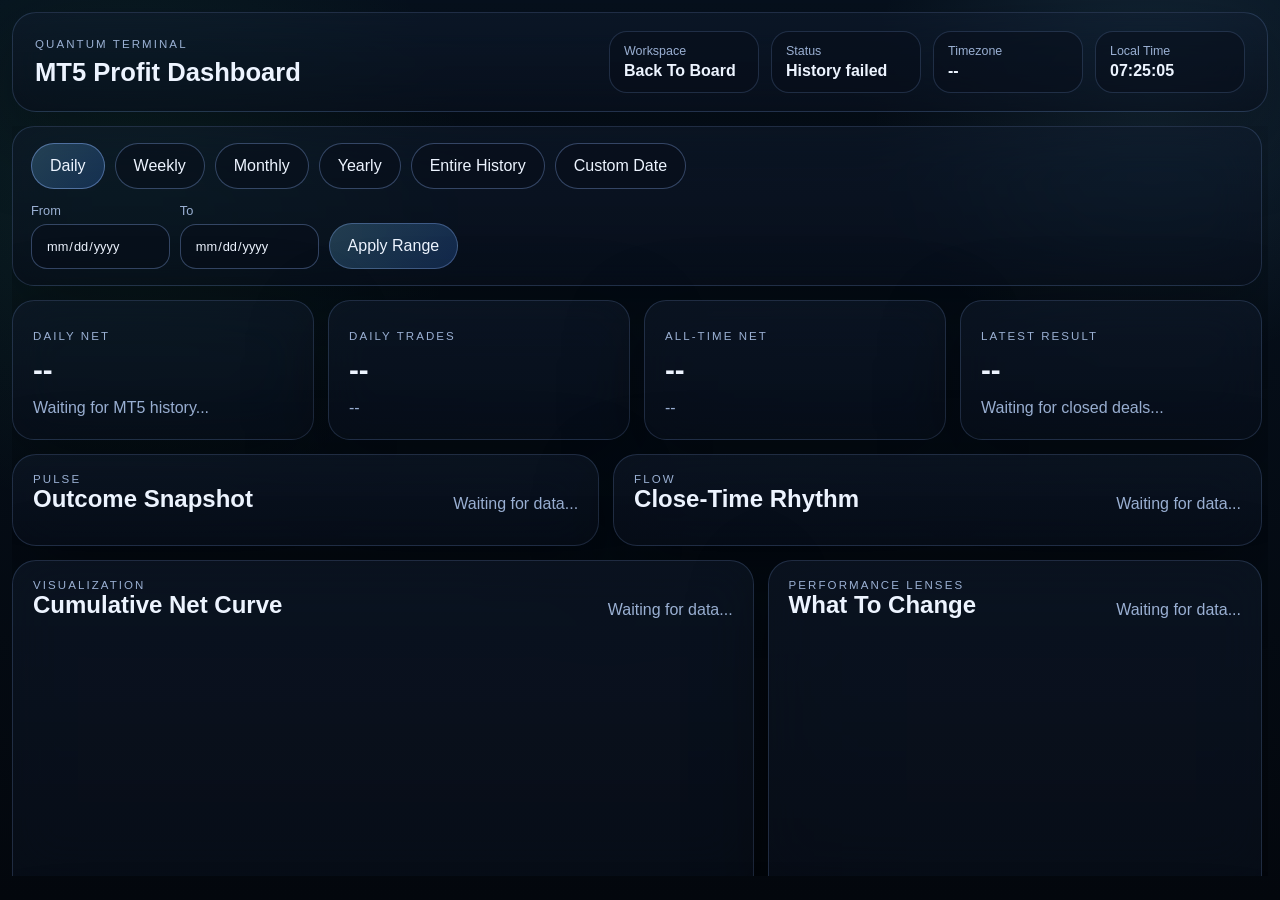
==== dashboard.html @ 05f1545e "Refine MT5 trade engine and reporting dashboard" ====
<!DOCTYPE html>
<html lang="en">
  <head>
    <meta charset="UTF-8" />
    <meta name="viewport" content="width=device-width, initial-scale=1.0" />
    <title>Quantum Profit Dashboard</title>
    <link rel="stylesheet" href="styles.css?v=20260325c" />
  </head>
  <body>
    <div class="dashboard-shell">
      <header class="topbar glass">
        <div class="brand-block">
          <p class="eyebrow">Quantum Terminal</p>
          <h1>MT5 Profit Dashboard</h1>
        </div>
        <div class="topbar-meta">
          <a class="meta-pill meta-link" href="/index.html">
            <span>Workspace</span>
            <strong>Back To Board</strong>
          </a>
          <div class="meta-pill">
            <span>Status</span>
            <strong id="dashboard-status">Loading</strong>
          </div>
          <div class="meta-pill">
            <span>Timezone</span>
            <strong id="dashboard-timezone">--</strong>
          </div>
          <div class="meta-pill clock-pill">
            <span>Local Time</span>
            <strong id="dashboard-clock">--:--:--</strong>
          </div>
        </div>
      </header>

      <section class="dashboard-scroll">
        <section class="history-filters glass">
          <div class="history-filters-row">
            <button class="action-button history-filter is-active" type="button" data-period="daily">Daily</button>
            <button class="action-button history-filter" type="button" data-period="weekly">Weekly</button>
            <button class="action-button history-filter" type="button" data-period="monthly">Monthly</button>
            <button class="action-button history-filter" type="button" data-period="yearly">Yearly</button>
            <button class="action-button history-filter" type="button" data-period="all">Entire History</button>
            <button class="action-button history-filter" type="button" data-period="custom">Custom Date</button>
          </div>
          <div class="history-filters-row history-custom-range">
            <label class="symbol-field narrow">
              <span>From</span>
              <input id="history-date-from" type="date" />
            </label>
            <label class="symbol-field narrow">
              <span>To</span>
              <input id="history-date-to" type="date" />
            </label>
            <button id="history-apply" class="action-button primary" type="button">Apply Range</button>
          </div>
        </section>

        <section class="dashboard-grid">
          <article id="today-net-card" class="summary-card glass">
            <p id="selected-period-label" class="eyebrow">Daily Net</p>
            <h2 id="today-net-value">--</h2>
            <p id="today-date-copy">Waiting for MT5 history...</p>
          </article>
          <article id="today-count-card" class="summary-card glass">
            <p id="selected-count-label" class="eyebrow">Daily Trades</p>
            <h2 id="today-trades-value">--</h2>
            <p id="today-breakdown-copy">--</p>
          </article>
          <article id="all-net-card" class="summary-card glass">
            <p class="eyebrow">All-Time Net</p>
            <h2 id="all-net-value">--</h2>
            <p id="all-breakdown-copy">--</p>
          </article>
          <article class="summary-card glass">
            <p class="eyebrow">Latest Result</p>
            <h3 id="latest-result-value">--</h3>
            <p id="latest-result-copy">Waiting for closed deals...</p>
          </article>
        </section>

        <section class="insights-grid">
          <article class="analytics-card glass">
            <div class="history-panel-header">
              <div>
                <p class="eyebrow">Pulse</p>
                <h2>Outcome Snapshot</h2>
              </div>
              <p id="snapshot-copy">Waiting for data...</p>
            </div>
            <div id="snapshot-grid" class="snapshot-grid"></div>
          </article>
          <article class="analytics-card glass">
            <div class="history-panel-header">
              <div>
                <p class="eyebrow">Flow</p>
                <h2>Close-Time Rhythm</h2>
              </div>
              <p id="hourly-copy">Waiting for data...</p>
            </div>
            <div id="hourly-chart" class="bars-chart"></div>
          </article>
        </section>

        <section class="analytics-grid">
          <article class="analytics-card glass">
            <div class="history-panel-header">
              <div>
                <p class="eyebrow">Visualization</p>
                <h2>Cumulative Net Curve</h2>
              </div>
              <p id="equity-curve-copy">Waiting for data...</p>
            </div>
            <div id="equity-curve-chart" class="curve-chart"></div>
          </article>
          <article class="analytics-card glass">
            <div class="history-panel-header">
              <div>
                <p class="eyebrow">Performance Lenses</p>
                <h2>What To Change</h2>
              </div>
              <p id="type-stats-copy">Waiting for data...</p>
            </div>
            <div id="type-stats-chart" class="type-stats-chart"></div>
          </article>
        </section>

        <section class="history-panel glass">
          <div class="history-panel-header">
            <div>
              <p class="eyebrow">History</p>
              <h2>Closed MT5 Deals</h2>
            </div>
            <p id="history-count-copy">Loading history...</p>
          </div>
          <div class="history-table-wrap">
            <table class="history-table">
              <thead>
                <tr>
                  <th>Time</th>
                  <th>Symbol</th>
                  <th>Ticket</th>
                  <th>Type</th>
                  <th>Volume</th>
                  <th>Price</th>
                  <th>S / L</th>
                  <th>T / P</th>
                  <th>Time</th>
                  <th>Price</th>
                  <th>Profit</th>
                  <th>Change</th>
                </tr>
              </thead>
              <tbody id="history-table-body">
                <tr>
                  <td colspan="12">Loading MT5 history...</td>
                </tr>
              </tbody>
            </table>
          </div>
        </section>
      </section>
    </div>

    <script src="dashboard.js?v=20260325c"></script>
  </body>
</html>
---- styles.css ----
:root {
  color-scheme: dark;
  --bg-top: #06111e;
  --bg-bottom: #03070d;
  --glass: rgba(16, 24, 39, 0.54);
  --glass-strong: rgba(13, 21, 35, 0.72);
  --line: rgba(145, 182, 255, 0.18);
  --line-strong: rgba(145, 182, 255, 0.32);
  --text: #edf4ff;
  --muted: #9ab0d3;
  --bull: #67a6ff;
  --bear: #a0a8b7;
  --neutral: #fbbf24;
  --accent: #7dd3fc;
  --shadow: 0 24px 80px rgba(0, 0, 0, 0.35);
}

* {
  box-sizing: border-box;
}

body {
  margin: 0;
  min-height: 100vh;
  font-family: "Segoe UI", Tahoma, Geneva, Verdana, sans-serif;
  color: var(--text);
  background:
    radial-gradient(circle at 10% 20%, rgba(74, 222, 128, 0.08), transparent 25%),
    radial-gradient(circle at 90% 10%, rgba(125, 211, 252, 0.12), transparent 20%),
    linear-gradient(180deg, var(--bg-top) 0%, var(--bg-bottom) 100%);
  overflow: hidden;
}

.shell {
  width: calc(100vw - 24px);
  max-width: none;
  margin: 0 auto;
  height: 100vh;
  padding: 12px 0 24px;
  display: grid;
  grid-template-rows: auto minmax(0, 1fr);
  gap: 14px;
}

.glass {
  background: linear-gradient(180deg, rgba(18, 28, 44, 0.52), rgba(9, 15, 26, 0.72));
  border: 1px solid var(--line);
  box-shadow: var(--shadow);
  backdrop-filter: blur(24px) saturate(130%);
  -webkit-backdrop-filter: blur(24px) saturate(130%);
}

.topbar,
.hero,
.chart-card {
  border-radius: 24px;
}

.topbar {
  display: flex;
  align-items: center;
  justify-content: space-between;
  gap: 16px;
  padding: 18px 22px;
}

.brand-block h1,
.hero h2,
.chart-card h3 {
  margin: 0;
}

.brand-block h1 {
  font-size: clamp(1.4rem, 2vw, 2rem);
}

.eyebrow {
  margin: 0 0 8px;
  font-size: 0.72rem;
  text-transform: uppercase;
  letter-spacing: 0.18em;
  color: var(--muted);
}

.topbar-meta {
  display: flex;
  flex-wrap: wrap;
  gap: 12px;
  justify-content: flex-end;
}

.meta-pill {
  min-width: 150px;
  padding: 12px 14px;
  border-radius: 18px;
  border: 1px solid var(--line);
  background: rgba(9, 15, 26, 0.52);
}

.meta-link {
  text-decoration: none;
  color: inherit;
}

.meta-pill span {
  display: block;
  color: var(--muted);
  font-size: 0.78rem;
  margin-bottom: 4px;
}

.dashboard-shell {
  width: calc(100vw - 24px);
  margin: 0 auto;
  height: 100vh;
  padding: 12px 0 24px;
  display: grid;
  grid-template-rows: auto minmax(0, 1fr);
  gap: 14px;
}

.dashboard-scroll {
  min-height: 0;
  overflow-y: auto;
  overflow-x: hidden;
  display: grid;
  gap: 14px;
  align-content: start;
  padding-right: 6px;
  padding-bottom: 28px;
}

.dashboard-scroll::-webkit-scrollbar {
  width: 10px;
}

.dashboard-scroll::-webkit-scrollbar-thumb {
  border-radius: 999px;
  background: rgba(145, 182, 255, 0.22);
}

.dashboard-scroll::-webkit-scrollbar-track {
  background: rgba(9, 15, 26, 0.22);
}

.dashboard-grid {
  display: grid;
  grid-template-columns: repeat(4, minmax(0, 1fr));
  gap: 14px;
}

.analytics-grid {
  display: grid;
  grid-template-columns: 1.2fr 0.8fr;
  gap: 14px;
}

.insights-grid {
  display: grid;
  grid-template-columns: 0.95fr 1.05fr;
  gap: 14px;
}

.analytics-card {
  padding: 18px 20px;
  border-radius: 24px;
}

.history-filters {
  padding: 16px 18px;
  border-radius: 22px;
  display: grid;
  gap: 12px;
}

.history-filters-row {
  display: flex;
  gap: 10px;
  flex-wrap: wrap;
  align-items: end;
}

.history-filter.is-active {
  background: linear-gradient(135deg, rgba(125, 211, 252, 0.22), rgba(59, 130, 246, 0.22));
  border-color: rgba(145, 182, 255, 0.45);
}

.history-custom-range {
  padding-top: 2px;
}

.summary-card {
  padding: 18px 20px;
  border-radius: 22px;
}

.summary-card h2,
.summary-card h3,
.summary-card p {
  margin: 0;
}

.summary-card h2,
.summary-card h3 {
  margin-top: 8px;
  font-size: 1.85rem;
}

.summary-card p {
  margin-top: 8px;
  color: var(--muted);
  line-height: 1.6;
}

.summary-card.is-positive h2,
.summary-card.is-positive h3 {
  color: #8ff0b7;
}

.summary-card.is-negative h2,
.summary-card.is-negative h3 {
  color: #ff9aa5;
}

.history-panel {
  padding: 18px 20px;
  border-radius: 24px;
}

.history-panel-header {
  display: flex;
  align-items: end;
  justify-content: space-between;
  gap: 16px;
  flex-wrap: wrap;
  margin-bottom: 14px;
}

.history-panel-header h2,
.history-panel-header p {
  margin: 0;
}

.history-panel-header p {
  color: var(--muted);
}

.history-table-wrap {
  overflow: auto;
  max-height: 520px;
  border: 1px solid var(--line);
  border-radius: 18px;
  background: rgba(9, 15, 26, 0.45);
}

.curve-chart {
  min-height: 260px;
  padding-top: 6px;
}

.curve-chart svg {
  display: block;
  width: 100%;
  height: 260px;
}

.curve-axis {
  stroke: rgba(145, 182, 255, 0.18);
  stroke-width: 1;
}

.curve-line {
  fill: none;
  stroke: #7dd3fc;
  stroke-width: 3;
  stroke-linecap: round;
  stroke-linejoin: round;
}

.curve-area {
  fill: rgba(125, 211, 252, 0.14);
}

.curve-point {
  fill: #edf4ff;
  stroke: #7dd3fc;
  stroke-width: 2;
}

.curve-empty {
  min-height: 260px;
  display: grid;
  place-items: center;
  color: var(--muted);
  border: 1px dashed var(--line);
  border-radius: 18px;
}

.snapshot-grid {
  display: grid;
  grid-template-columns: repeat(2, minmax(0, 1fr));
  gap: 12px;
}

.snapshot-tile {
  padding: 14px;
  border-radius: 20px;
  border: 1px solid var(--line);
  background: rgba(9, 15, 26, 0.38);
}

.snapshot-tile span,
.snapshot-tile strong,
.snapshot-tile p {
  margin: 0;
}

.snapshot-tile span {
  display: block;
  color: var(--muted);
  font-size: 0.76rem;
  text-transform: uppercase;
  letter-spacing: 0.12em;
}

.snapshot-tile strong {
  display: block;
  margin-top: 8px;
  font-size: 1.7rem;
}

.snapshot-tile p {
  margin-top: 6px;
  color: var(--muted);
  font-size: 0.82rem;
}

.snapshot-tile.is-positive strong {
  color: #8ff0b7;
}

.snapshot-tile.is-negative strong {
  color: #ff9aa5;
}

.bars-chart {
  display: grid;
  gap: 10px;
}

.bars-empty {
  min-height: 220px;
  display: grid;
  place-items: center;
  color: var(--muted);
  border: 1px dashed var(--line);
  border-radius: 18px;
}

.bar-row {
  display: grid;
  grid-template-columns: 56px minmax(0, 1fr) 72px;
  gap: 12px;
  align-items: center;
}

.bar-row span {
  color: var(--muted);
  font-size: 0.82rem;
}

.bar-track {
  height: 12px;
  border-radius: 999px;
  overflow: hidden;
  background: rgba(145, 182, 255, 0.14);
}

.bar-fill {
  height: 100%;
  border-radius: inherit;
  background: linear-gradient(90deg, rgba(125, 211, 252, 0.85), rgba(103, 166, 255, 0.9));
}

.type-stats-chart {
  display: grid;
  gap: 12px;
}

.lens-group {
  padding: 12px;
  border: 1px solid var(--line);
  border-radius: 20px;
  background: rgba(9, 15, 26, 0.3);
}

.lens-group-header {
  display: flex;
  align-items: end;
  justify-content: space-between;
  gap: 12px;
  margin-bottom: 10px;
}

.lens-group-header h3,
.lens-group-header p {
  margin: 0;
}

.lens-group-header p {
  color: var(--muted);
  font-size: 0.8rem;
}

.type-stat-row {
  display: grid;
  gap: 8px;
  padding: 12px 14px;
  border: 1px solid var(--line);
  border-radius: 18px;
  background: rgba(9, 15, 26, 0.38);
}

.type-stat-head,
.type-stat-meta {
  display: flex;
  align-items: center;
  justify-content: space-between;
  gap: 12px;
}

.type-stat-head strong,
.type-stat-head span,
.type-stat-meta span {
  margin: 0;
}

.type-stat-head span,
.type-stat-meta span {
  color: var(--muted);
  font-size: 0.82rem;
}

.type-stat-bar {
  width: 100%;
  height: 10px;
  border-radius: 999px;
  overflow: hidden;
  background: rgba(145, 182, 255, 0.14);
}

.type-stat-bar-fill {
  height: 100%;
  border-radius: inherit;
  background: linear-gradient(90deg, rgba(74, 222, 128, 0.75), rgba(125, 211, 252, 0.85));
}

.history-table {
  width: 100%;
  border-collapse: collapse;
  min-width: 980px;
}

.history-table th,
.history-table td {
  padding: 12px 14px;
  text-align: left;
  border-bottom: 1px solid rgba(145, 182, 255, 0.12);
  font-size: 0.92rem;
}

.history-table th {
  position: sticky;
  top: 0;
  z-index: 1;
  background: rgba(8, 14, 24, 0.96);
  color: var(--muted);
  text-transform: uppercase;
  letter-spacing: 0.1em;
  font-size: 0.72rem;
}

.history-table tr:last-child td {
  border-bottom: 0;
}

.value-positive {
  color: #8ff0b7;
}

.value-negative {
  color: #ff9aa5;
}

.today-row {
  background: rgba(125, 211, 252, 0.06);
}

.hero {
  display: flex;
  align-items: center;
  justify-content: space-between;
  gap: 24px;
  padding: 24px 26px;
}

.hero h2 {
  max-width: 18ch;
  font-size: clamp(1.8rem, 3vw, 3.1rem);
  line-height: 1;
}

.hero-copy {
  max-width: 64ch;
  margin: 14px 0 0;
  color: var(--muted);
  line-height: 1.7;
}

.hero-actions {
  display: flex;
  flex-wrap: wrap;
  gap: 12px;
  align-items: end;
}

.hero-controls {
  display: none;
}

.content-scroll {
  display: grid;
  gap: 14px;
  min-height: 0;
  overflow-y: auto;
  overflow-x: hidden;
  padding-right: 6px;
  align-content: start;
}

.content-scroll::-webkit-scrollbar {
  width: 10px;
}

.content-scroll::-webkit-scrollbar-thumb {
  border-radius: 999px;
  background: rgba(145, 182, 255, 0.22);
}

.content-scroll::-webkit-scrollbar-track {
  background: rgba(9, 15, 26, 0.22);
}

.trade-overview {
  padding: 18px 22px;
}

.autotrade-panel {
  padding: 18px 22px;
}

.autotrade-panel-header {
  display: flex;
  align-items: center;
  justify-content: space-between;
  gap: 16px;
}

.autotrade-panel-header h2 {
  margin: 0;
}

.autotrade-panel-actions {
  display: flex;
  align-items: center;
  gap: 10px;
}

.autotrade-panel-body {
  display: grid;
  gap: 14px;
  margin-top: 16px;
}

.autotrade-panel-grid {
  display: grid;
  grid-template-columns: repeat(5, minmax(0, 1fr));
  gap: 10px;
  align-items: end;
}

.trade-overview-header {
  display: flex;
  align-items: center;
  justify-content: space-between;
  gap: 16px;
}

.trade-overview-controls {
  display: flex;
  align-items: center;
  gap: 10px;
  flex-wrap: wrap;
  justify-content: flex-end;
}

.autotrade-controls {
  display: flex;
  align-items: end;
  gap: 10px;
  flex-wrap: wrap;
}

.autotrade-status {
  min-width: 110px;
  padding: 10px 12px;
  border: 1px solid var(--line);
  border-radius: 16px;
  background: rgba(9, 15, 26, 0.42);
}

.autotrade-status span,
.autotrade-lot-field span {
  display: block;
  color: var(--muted);
  font-size: 0.76rem;
  margin-bottom: 4px;
}

.autotrade-status strong {
  font-size: 0.92rem;
}

.autotrade-lot-field {
  display: grid;
  gap: 0;
  min-width: 86px;
}

.autotrade-lot-field input {
  width: 100%;
  padding: 10px 12px;
  border: 1px solid var(--line-strong);
  border-radius: 16px;
  background: rgba(9, 15, 26, 0.52);
  color: var(--text);
  font: inherit;
}

.autotrade-live-card {
  padding: 14px;
  border: 1px solid var(--line);
  border-radius: 20px;
  background: rgba(9, 15, 26, 0.32);
}

.autotrade-live-header {
  display: flex;
  align-items: end;
  justify-content: space-between;
  gap: 14px;
  flex-wrap: wrap;
  margin-bottom: 12px;
}

.autotrade-live-header h3,
.autotrade-live-header p {
  margin: 0;
}

.autotrade-live-header p {
  color: var(--muted);
}

.autotrade-live-grid {
  display: grid;
  grid-template-columns: repeat(6, minmax(0, 1fr));
  gap: 10px;
}

.live-pill {
  min-width: 0;
  padding: 12px 14px;
  border-radius: 16px;
  border: 1px solid var(--line);
  background: rgba(9, 15, 26, 0.42);
}

.live-pill span {
  display: block;
  color: var(--muted);
  font-size: 0.76rem;
  margin-bottom: 4px;
}

.live-pill strong {
  display: block;
  overflow: hidden;
  text-overflow: ellipsis;
  white-space: nowrap;
}

.trade-overview-header h2,
.overview-summary {
  margin: 0;
}

.overview-score-block {
  min-width: 120px;
  padding: 12px 14px;
  border: 1px solid var(--line);
  border-radius: 18px;
  background: rgba(9, 15, 26, 0.42);
  text-align: right;
}

.overview-score-block span {
  display: block;
  color: var(--muted);
  font-size: 0.78rem;
  margin-bottom: 4px;
}

.overview-score-block strong {
  font-size: 1.5rem;
}

.trade-overview-body,
.chart-body {
  display: grid;
  align-content: start;
}

.collapse-button {
  width: 38px;
  height: 38px;
  border: 1px solid var(--line);
  border-radius: 14px;
  background: rgba(9, 15, 26, 0.48);
  color: var(--muted);
  font: inherit;
  font-size: 1rem;
  line-height: 1;
  cursor: pointer;
}

.collapse-button:hover {
  color: var(--text);
  border-color: var(--line-strong);
}

.overview-summary {
  margin-top: 16px;
  color: var(--muted);
  line-height: 1.7;
}

.indicator-panel {
  margin-top: 16px;
  padding: 14px;
  border: 1px solid var(--line);
  border-radius: 20px;
  background: rgba(9, 15, 26, 0.32);
}

.indicator-panel-header {
  display: flex;
  align-items: end;
  justify-content: space-between;
  gap: 14px;
  margin-bottom: 12px;
}

.indicator-panel-header h3,
.indicator-panel-header p {
  margin: 0;
}

.indicator-panel-header h3 {
  font-size: 1rem;
}

.indicator-panel-header p {
  color: var(--muted);
  font-size: 0.8rem;
}

.indicator-grid {
  display: grid;
  grid-template-columns: repeat(3, minmax(0, 1fr));
  gap: 12px;
}

.indicator-card {
  padding: 12px;
  border: 1px solid var(--line);
  border-radius: 18px;
  background: rgba(5, 9, 15, 0.52);
}

.indicator-card-header {
  display: flex;
  align-items: center;
  justify-content: space-between;
  gap: 12px;
  margin-bottom: 10px;
}

.indicator-card-header h4,
.indicator-card-header span {
  margin: 0;
}

.indicator-card-header h4 {
  font-size: 0.96rem;
}

.indicator-card-header span {
  color: var(--muted);
  font-size: 0.8rem;
}

.indicator-rows {
  display: grid;
  gap: 8px;
}

.indicator-row {
  display: flex;
  align-items: center;
  justify-content: space-between;
  gap: 12px;
  padding: 10px 11px;
  border: 1px solid var(--line);
  border-radius: 14px;
  background: rgba(9, 15, 26, 0.38);
}

.indicator-row strong,
.indicator-row p,
.indicator-row span {
  margin: 0;
}

.indicator-row strong {
  display: block;
  font-size: 0.8rem;
  color: var(--text);
}

.indicator-row p {
  margin-top: 3px;
  font-size: 0.72rem;
  color: var(--muted);
}

.indicator-row span {
  font-size: 0.8rem;
  text-align: right;
  white-space: nowrap;
}

.indicator-row.tone-bull {
  border-color: rgba(74, 222, 128, 0.32);
}

.indicator-row.tone-bull span {
  color: rgba(134, 239, 172, 0.95);
}

.indicator-row.tone-bear {
  border-color: rgba(239, 68, 68, 0.28);
}

.indicator-row.tone-bear span {
  color: rgba(252, 165, 165, 0.95);
}

.indicator-row.tone-range {
  border-color: rgba(196, 181, 253, 0.28);
}

.indicator-row.tone-range span {
  color: rgba(221, 214, 254, 0.95);
}

.indicator-row.tone-transition {
  border-color: rgba(125, 211, 252, 0.28);
}

.indicator-row.tone-transition span {
  color: rgba(186, 230, 253, 0.95);
}

.overview-sides {
  display: grid;
  grid-template-columns: repeat(2, minmax(0, 1fr));
  gap: 14px;
  margin-top: 16px;
}

.overview-side {
  padding: 14px;
  border: 1px solid var(--line);
  border-radius: 20px;
  background: rgba(9, 15, 26, 0.38);
}

.overview-side-long {
  box-shadow: inset 0 0 0 1px rgba(74, 222, 128, 0.06);
}

.overview-side-short {
  box-shadow: inset 0 0 0 1px rgba(239, 68, 68, 0.06);
}

.overview-side-header {
  display: flex;
  align-items: center;
  justify-content: space-between;
  gap: 12px;
  margin-bottom: 12px;
}

.overview-side-header h3,
.overview-side-header strong {
  margin: 0;
}

.overview-side-header h3 {
  font-size: 1rem;
}

.overview-side-header strong {
  font-size: 1.05rem;
  color: var(--text);
}

.overview-checks {
  display: grid;
  gap: 10px;
}

.overview-check-group {
  display: grid;
  gap: 10px;
}

.overview-check-group-title {
  margin: 0;
  font-size: 0.82rem;
  text-transform: uppercase;
  letter-spacing: 0.12em;
  color: var(--muted);
}

.overview-check {
  padding: 12px 13px;
  border: 1px solid var(--line);
  border-radius: 16px;
  background: rgba(5, 9, 15, 0.54);
}

.overview-check.is-pass {
  border-color: rgba(74, 222, 128, 0.3);
  background: linear-gradient(180deg, rgba(18, 32, 24, 0.52), rgba(8, 14, 11, 0.54));
}

.overview-check.is-fail {
  border-color: rgba(239, 68, 68, 0.22);
}

.overview-check.is-risk {
  border-color: rgba(145, 182, 255, 0.2);
  background: rgba(9, 15, 26, 0.42);
}

.overview-check-top,
.overview-check-bottom {
  display: flex;
  align-items: center;
  justify-content: space-between;
  gap: 12px;
}

.overview-check-top {
  margin-bottom: 6px;
}

.overview-check-top span {
  color: var(--text);
  font-size: 0.86rem;
}

.overview-check-top strong {
  font-size: 0.86rem;
}

.overview-check.is-pass .overview-check-top strong {
  color: rgba(134, 239, 172, 0.95);
}

.overview-check.is-fail .overview-check-top strong {
  color: rgba(252, 165, 165, 0.95);
}

.overview-check-bottom {
  color: var(--muted);
  font-size: 0.75rem;
}

.action-button {
  padding: 13px 18px;
  border: 1px solid var(--line-strong);
  border-radius: 999px;
  background: rgba(9, 15, 26, 0.52);
  color: var(--text);
  font: inherit;
  cursor: pointer;
  transition: transform 160ms ease, border-color 160ms ease, background 160ms ease;
}

.action-button:hover {
  transform: translateY(-1px);
  border-color: rgba(145, 182, 255, 0.45);
}

.action-button.primary {
  background: linear-gradient(135deg, rgba(125, 211, 252, 0.22), rgba(59, 130, 246, 0.22));
}

.symbol-field {
  display: grid;
  gap: 6px;
  min-width: 180px;
  color: var(--muted);
  font-size: 0.8rem;
}

.symbol-field.narrow {
  min-width: 110px;
}

.symbol-field input {
  width: 100%;
  padding: 13px 14px;
  border: 1px solid var(--line-strong);
  border-radius: 16px;
  background: rgba(9, 15, 26, 0.52);
  color: var(--text);
  font: inherit;
}

.board {
  display: grid;
  gap: 18px;
  align-content: start;
}

.timeframe-group {
  display: grid;
  gap: 12px;
}

.timeframe-group-header {
  display: flex;
  align-items: center;
  justify-content: space-between;
  gap: 12px;
  padding: 0 4px;
}

.timeframe-group-header h3,
.timeframe-group-header p {
  margin: 0;
}

.timeframe-group-header h3 {
  font-size: 1rem;
}

.timeframe-group-copy {
  color: var(--muted);
  font-size: 0.84rem;
}

.timeframe-group-grid {
  display: grid;
  grid-template-columns: repeat(2, minmax(0, 1fr));
  gap: 14px;
  align-items: start;
}

.chart-card {
  padding: 16px 16px 14px;
  position: relative;
  overflow: hidden;
  min-width: 0;
  align-self: start;
}

.chart-card.is-collapsed {
  padding-bottom: 16px;
}

.chart-card::before {
  content: "";
  position: absolute;
  inset: -20% auto auto -10%;
  width: 180px;
  height: 180px;
  background: radial-gradient(circle, rgba(125, 211, 252, 0.1), transparent 70%);
  pointer-events: none;
}

.card-header,
.card-footer,
.card-stats {
  display: flex;
  align-items: center;
  justify-content: space-between;
  gap: 12px;
}

.card-title-row {
  display: flex;
  align-items: center;
  gap: 10px;
}

.card-header-actions {
  display: flex;
  align-items: center;
  gap: 10px;
}

.card-stats {
  text-align: right;
}

.card-stats strong {
  font-size: 1.05rem;
}

.card-reset-button {
  padding: 7px 12px;
  border: 1px solid var(--line);
  border-radius: 999px;
  background: rgba(9, 15, 26, 0.48);
  color: var(--muted);
  font: inherit;
  font-size: 0.78rem;
  cursor: pointer;
}

.card-reset-button:hover {
  color: var(--text);
  border-color: var(--line-strong);
}

.trade-overview.is-collapsed .trade-overview-body,
.autotrade-panel.is-collapsed .autotrade-panel-body,
.chart-card.is-collapsed .chart-body {
  display: none;
}

.trend-badge {
  display: inline-flex;
  align-items: center;
  justify-content: center;
  min-width: 86px;
  padding: 6px 10px;
  border-radius: 999px;
  border: 1px solid var(--line);
  color: var(--neutral);
  background: rgba(9, 15, 26, 0.48);
  font-size: 0.8rem;
}

.trend-badge.is-bull {
  color: var(--bull);
  border-color: rgba(103, 166, 255, 0.35);
}

.trend-badge.is-bear {
  color: var(--bear);
  border-color: rgba(160, 168, 183, 0.35);
}

.trend-badge.is-neutral {
  color: var(--neutral);
}

.trend-badge.is-range {
  color: #c4b5fd;
  border-color: rgba(196, 181, 253, 0.35);
}

.trend-badge.is-compression {
  color: #f59e0b;
  border-color: rgba(245, 158, 11, 0.35);
}

.trend-badge.is-transition {
  color: #7dd3fc;
  border-color: rgba(125, 211, 252, 0.35);
}

canvas {
  display: block;
  width: 100%;
  height: auto;
  margin-top: 14px;
  border-radius: 18px;
  background:
    linear-gradient(180deg, rgba(4, 8, 14, 0.96), rgba(5, 9, 15, 0.9)),
    rgba(0, 0, 0, 0.3);
  cursor: grab;
  user-select: none;
  -webkit-user-select: none;
  touch-action: none;
}

canvas:active {
  cursor: grabbing;
}

.card-footer {
  margin-top: 14px;
  color: var(--muted);
  font-size: 0.9rem;
}

.state-strip {
  display: flex;
  flex-wrap: wrap;
  gap: 10px;
  margin-top: 10px;
}

.state-chip {
  display: inline-flex;
  align-items: center;
  gap: 6px;
  padding: 7px 10px;
  border: 1px solid var(--line);
  border-radius: 999px;
  font-size: 0.78rem;
  color: var(--muted);
  background: rgba(9, 15, 26, 0.42);
}

.state-chip strong {
  color: var(--text);
  font-weight: 600;
}

.state-chip.tone-bull {
  border-color: rgba(74, 222, 128, 0.35);
  color: rgba(134, 239, 172, 0.95);
}

.state-chip.tone-bear {
  border-color: rgba(239, 68, 68, 0.35);
  color: rgba(252, 165, 165, 0.95);
}

.state-chip.tone-range {
  border-color: rgba(196, 181, 253, 0.35);
  color: rgba(221, 214, 254, 0.95);
}

.state-chip.tone-compression {
  border-color: rgba(245, 158, 11, 0.35);
  color: rgba(253, 230, 138, 0.95);
}

.state-chip.tone-transition {
  border-color: rgba(125, 211, 252, 0.35);
  color: rgba(186, 230, 253, 0.95);
}

.level-strip {
  display: flex;
  gap: 10px;
  margin-top: 10px;
}

.level-chip {
  display: inline-flex;
  align-items: center;
  gap: 6px;
  padding: 7px 10px;
  border: 1px solid var(--line);
  border-radius: 999px;
  font-size: 0.8rem;
  color: var(--muted);
  background: rgba(9, 15, 26, 0.42);
}

.level-chip strong {
  color: var(--text);
  font-weight: 600;
}

.level-chip-resistance {
  border-color: rgba(239, 68, 68, 0.4);
  color: rgba(255, 141, 141, 0.95);
}

.level-chip-support {
  border-color: rgba(103, 166, 255, 0.35);
  color: rgba(132, 186, 255, 0.95);
}

.browse-hint {
  margin: 10px 2px 0;
  color: var(--muted);
  font-size: 0.78rem;
}

@media (max-width: 1100px) {
  .timeframe-group-grid {
    grid-template-columns: 1fr;
  }

  .indicator-grid {
    grid-template-columns: repeat(2, minmax(0, 1fr));
  }

  .autotrade-panel-grid {
    grid-template-columns: repeat(2, minmax(0, 1fr));
  }

  .autotrade-live-grid {
    grid-template-columns: repeat(3, minmax(0, 1fr));
  }

  .dashboard-grid {
    grid-template-columns: repeat(2, minmax(0, 1fr));
  }

  .analytics-grid {
    grid-template-columns: 1fr;
  }

  .insights-grid {
    grid-template-columns: 1fr;
  }

  .hero {
    flex-direction: column;
    align-items: flex-start;
  }
}

@media (max-width: 720px) {
  body {
    overflow: auto;
  }

  .shell {
    width: calc(100vw - 12px);
    height: auto;
  }

  .topbar {
    flex-direction: column;
    align-items: flex-start;
  }

  .topbar-meta {
    width: 100%;
    justify-content: flex-start;
  }

  .meta-pill {
    min-width: 0;
    flex: 1 1 180px;
  }

  .content-scroll {
    overflow: visible;
  }

  .overview-sides {
    grid-template-columns: 1fr;
  }

  .autotrade-panel-grid,
  .autotrade-live-grid {
    grid-template-columns: 1fr;
  }

  .indicator-panel-header,
  .indicator-grid {
    grid-template-columns: 1fr;
  }

  .indicator-panel-header {
    display: grid;
  }

  .dashboard-grid {
    grid-template-columns: 1fr;
  }

  .snapshot-grid {
    grid-template-columns: 1fr;
  }

  .history-filters-row {
    flex-direction: column;
    align-items: stretch;
  }
}
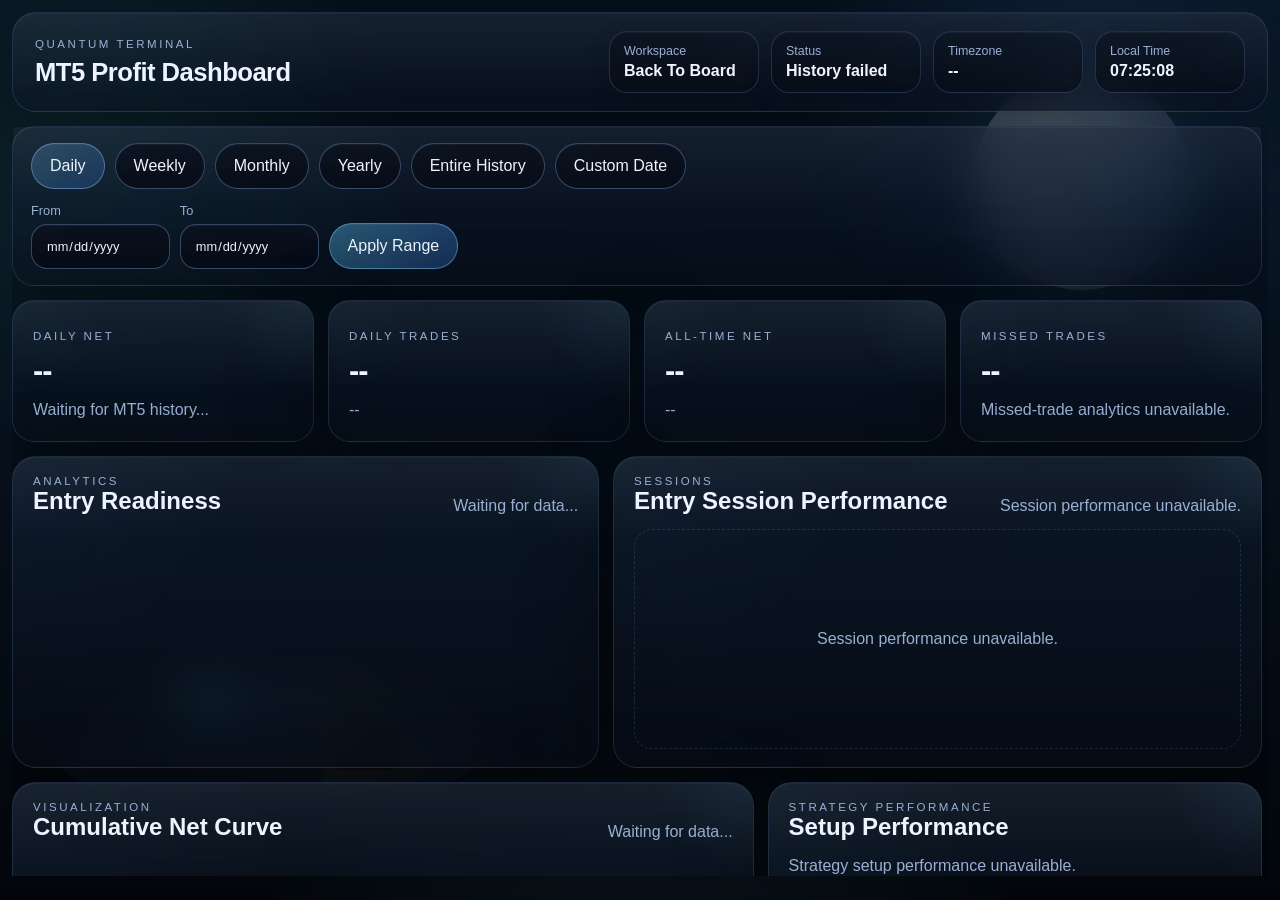
==== commit 8df7d5c8: "Refine local strategy engine and dashboard UI" ====
--- a/dashboard.html
+++ b/dashboard.html
@@ -4,9 +4,18 @@
     <meta charset="UTF-8" />
     <meta name="viewport" content="width=device-width, initial-scale=1.0" />
     <title>Quantum Profit Dashboard</title>
-    <link rel="stylesheet" href="styles.css?v=20260325c" />
+    <link rel="stylesheet" href="styles.css?v=20260331h" />
   </head>
   <body>
+    <div class="cosmic-scene" aria-hidden="true">
+      <div class="cosmic-stars"></div>
+      <div class="cosmic-moon"></div>
+      <div class="cosmic-craft">
+        <div class="cosmic-craft-window"></div>
+        <div class="cosmic-craft-door"></div>
+        <div class="cosmic-craft-glow"></div>
+      </div>
+    </div>
     <div class="dashboard-shell">
       <header class="topbar glass">
         <div class="brand-block">
@@ -72,10 +81,10 @@
             <h2 id="all-net-value">--</h2>
             <p id="all-breakdown-copy">--</p>
           </article>
-          <article class="summary-card glass">
-            <p class="eyebrow">Latest Result</p>
-            <h3 id="latest-result-value">--</h3>
-            <p id="latest-result-copy">Waiting for closed deals...</p>
+          <article id="missed-trades-card" class="summary-card glass">
+            <p class="eyebrow">Missed Trades</p>
+            <h3 id="missed-trades-value">--</h3>
+            <p id="missed-trades-copy">Waiting for strategy analytics...</p>
           </article>
         </section>
 
@@ -83,8 +92,8 @@
           <article class="analytics-card glass">
             <div class="history-panel-header">
               <div>
-                <p class="eyebrow">Pulse</p>
-                <h2>Outcome Snapshot</h2>
+                <p class="eyebrow">Analytics</p>
+                <h2>Entry Readiness</h2>
               </div>
               <p id="snapshot-copy">Waiting for data...</p>
             </div>
@@ -93,12 +102,12 @@
           <article class="analytics-card glass">
             <div class="history-panel-header">
               <div>
-                <p class="eyebrow">Flow</p>
-                <h2>Close-Time Rhythm</h2>
-              </div>
-              <p id="hourly-copy">Waiting for data...</p>
-            </div>
-            <div id="hourly-chart" class="bars-chart"></div>
+                <p class="eyebrow">Sessions</p>
+                <h2>Entry Session Performance</h2>
+              </div>
+              <p id="session-copy">Waiting for data...</p>
+            </div>
+            <div id="session-chart" class="bars-chart"></div>
           </article>
         </section>
 
@@ -116,12 +125,38 @@
           <article class="analytics-card glass">
             <div class="history-panel-header">
               <div>
-                <p class="eyebrow">Performance Lenses</p>
-                <h2>What To Change</h2>
-              </div>
-              <p id="type-stats-copy">Waiting for data...</p>
-            </div>
-            <div id="type-stats-chart" class="type-stats-chart"></div>
+                <p class="eyebrow">Strategy Performance</p>
+                <h2>Setup Performance</h2>
+              </div>
+              <p id="setup-performance-copy">Waiting for data...</p>
+            </div>
+            <div id="setup-performance-chart" class="type-stats-chart"></div>
+          </article>
+        </section>
+
+        <section class="analytics-grid">
+          <article class="analytics-card glass">
+            <div class="history-panel-header">
+              <div>
+                <p class="eyebrow">Visualization</p>
+                <h2>Setup x Session Heatmap</h2>
+              </div>
+              <p id="setup-heatmap-copy">Waiting for data...</p>
+            </div>
+            <div id="setup-heatmap-chart" class="type-stats-chart"></div>
+          </article>
+          <article class="analytics-card glass">
+            <div class="history-panel-header">
+              <div>
+                <p class="eyebrow">Execution Lens</p>
+                <h2>Entry Quality & Families</h2>
+              </div>
+              <p id="ai-friction-copy">Waiting for strategy data...</p>
+            </div>
+            <div class="ai-analytics-stack">
+              <div id="ai-blocked-chart" class="bars-chart"></div>
+              <div id="ai-setup-chart" class="type-stats-chart"></div>
+            </div>
           </article>
         </section>
 
@@ -140,6 +175,7 @@
                   <th>Time</th>
                   <th>Symbol</th>
                   <th>Ticket</th>
+                  <th>AI</th>
                   <th>Type</th>
                   <th>Volume</th>
                   <th>Price</th>
@@ -153,7 +189,7 @@
               </thead>
               <tbody id="history-table-body">
                 <tr>
-                  <td colspan="12">Loading MT5 history...</td>
+                  <td colspan="13">Loading MT5 history...</td>
                 </tr>
               </tbody>
             </table>
@@ -162,6 +198,6 @@
       </section>
     </div>
 
-    <script src="dashboard.js?v=20260325c"></script>
+    <script src="dashboard.js?v=20260331c"></script>
   </body>
 </html>
--- a/styles.css
+++ b/styles.css
@@ -1,18 +1,24 @@
 :root {
   color-scheme: dark;
-  --bg-top: #06111e;
-  --bg-bottom: #03070d;
-  --glass: rgba(16, 24, 39, 0.54);
-  --glass-strong: rgba(13, 21, 35, 0.72);
-  --line: rgba(145, 182, 255, 0.18);
-  --line-strong: rgba(145, 182, 255, 0.32);
+  --bg-top: #05101d;
+  --bg-bottom: #02060b;
+  --bg-core: #08111e;
+  --glass: rgba(14, 23, 38, 0.68);
+  --glass-strong: rgba(10, 17, 29, 0.84);
+  --panel-soft: rgba(11, 18, 30, 0.7);
+  --line: rgba(145, 182, 255, 0.16);
+  --line-strong: rgba(145, 182, 255, 0.34);
   --text: #edf4ff;
   --muted: #9ab0d3;
   --bull: #67a6ff;
   --bear: #a0a8b7;
   --neutral: #fbbf24;
   --accent: #7dd3fc;
-  --shadow: 0 24px 80px rgba(0, 0, 0, 0.35);
+  --accent-strong: #56c5ff;
+  --teal-glow: rgba(94, 234, 212, 0.14);
+  --blue-glow: rgba(96, 165, 250, 0.14);
+  --shadow: 0 28px 90px rgba(0, 0, 0, 0.42);
+  --inner-shadow: inset 0 1px 0 rgba(255, 255, 255, 0.04);
 }
 
 * {
@@ -22,13 +28,210 @@
 body {
   margin: 0;
   min-height: 100vh;
-  font-family: "Segoe UI", Tahoma, Geneva, Verdana, sans-serif;
+  font-family: "Segoe UI Variable Text", "Segoe UI", Tahoma, Geneva, Verdana, sans-serif;
   color: var(--text);
   background:
-    radial-gradient(circle at 10% 20%, rgba(74, 222, 128, 0.08), transparent 25%),
-    radial-gradient(circle at 90% 10%, rgba(125, 211, 252, 0.12), transparent 20%),
-    linear-gradient(180deg, var(--bg-top) 0%, var(--bg-bottom) 100%);
+    radial-gradient(circle at 7% 16%, rgba(94, 234, 212, 0.09), transparent 22%),
+    radial-gradient(circle at 86% 10%, rgba(96, 165, 250, 0.14), transparent 22%),
+    radial-gradient(circle at 50% 120%, rgba(125, 211, 252, 0.07), transparent 34%),
+    linear-gradient(180deg, var(--bg-top) 0%, #06101c 48%, var(--bg-bottom) 100%);
   overflow: hidden;
+}
+
+.cosmic-scene {
+  position: fixed;
+  inset: 0;
+  pointer-events: none;
+  overflow: hidden;
+  z-index: 0;
+}
+
+.cosmic-stars,
+.cosmic-stars::before,
+.cosmic-stars::after {
+  position: absolute;
+  inset: 0;
+  content: "";
+  background-repeat: repeat;
+}
+
+.cosmic-stars {
+  opacity: 0.34;
+  background-image:
+    radial-gradient(circle at 12% 18%, rgba(255, 255, 255, 0.9) 0 1px, transparent 1.6px),
+    radial-gradient(circle at 72% 24%, rgba(255, 255, 255, 0.7) 0 1px, transparent 1.6px),
+    radial-gradient(circle at 84% 66%, rgba(255, 255, 255, 0.55) 0 1px, transparent 1.6px),
+    radial-gradient(circle at 34% 72%, rgba(255, 255, 255, 0.6) 0 1px, transparent 1.6px),
+    radial-gradient(circle at 52% 42%, rgba(255, 255, 255, 0.78) 0 1px, transparent 1.6px);
+  animation: starPulse 12s ease-in-out infinite;
+}
+
+.cosmic-stars::before {
+  opacity: 0.28;
+  background-image:
+    radial-gradient(circle at 18% 62%, rgba(125, 211, 252, 0.8) 0 1px, transparent 1.8px),
+    radial-gradient(circle at 66% 78%, rgba(255, 255, 255, 0.78) 0 1px, transparent 1.8px),
+    radial-gradient(circle at 90% 38%, rgba(94, 234, 212, 0.72) 0 1px, transparent 1.8px);
+  animation: starDrift 24s linear infinite;
+}
+
+.cosmic-stars::after {
+  opacity: 0.18;
+  background-image:
+    radial-gradient(circle at 8% 48%, rgba(255, 255, 255, 0.6) 0 1px, transparent 2px),
+    radial-gradient(circle at 48% 14%, rgba(125, 211, 252, 0.66) 0 1px, transparent 2px),
+    radial-gradient(circle at 78% 54%, rgba(255, 255, 255, 0.52) 0 1px, transparent 2px);
+  animation: starDrift 34s linear infinite reverse;
+}
+
+.cosmic-moon {
+  position: absolute;
+  right: 7vw;
+  top: 8vh;
+  width: min(17vw, 230px);
+  aspect-ratio: 1;
+  border-radius: 50%;
+  background:
+    radial-gradient(circle at 32% 30%, rgba(255, 255, 255, 0.98), rgba(217, 232, 255, 0.9) 34%, rgba(113, 135, 178, 0.92) 72%, rgba(42, 58, 87, 0.94) 100%);
+  box-shadow:
+    0 0 90px rgba(125, 211, 252, 0.18),
+    0 0 180px rgba(125, 211, 252, 0.08);
+  opacity: 0.28;
+  filter: blur(0.2px);
+}
+
+.cosmic-moon::before,
+.cosmic-moon::after {
+  content: "";
+  position: absolute;
+  border-radius: 50%;
+  background: rgba(86, 102, 136, 0.22);
+}
+
+.cosmic-moon::before {
+  width: 24%;
+  height: 24%;
+  left: 22%;
+  top: 28%;
+}
+
+.cosmic-moon::after {
+  width: 18%;
+  height: 18%;
+  right: 28%;
+  bottom: 22%;
+}
+
+.cosmic-craft {
+  position: absolute;
+  left: 4vw;
+  bottom: 7vh;
+  width: min(34vw, 460px);
+  height: min(20vw, 250px);
+  opacity: 0.2;
+  animation: craftFloat 9s ease-in-out infinite;
+}
+
+.cosmic-craft::before {
+  content: "";
+  position: absolute;
+  inset: 22% 0 18% 0;
+  clip-path: polygon(0 80%, 18% 52%, 28% 52%, 35% 28%, 72% 28%, 84% 52%, 100% 80%, 88% 100%, 10% 100%);
+  background:
+    linear-gradient(180deg, rgba(111, 132, 174, 0.92), rgba(24, 34, 54, 0.96));
+  box-shadow:
+    0 18px 60px rgba(0, 0, 0, 0.32),
+    inset 0 1px 0 rgba(255, 255, 255, 0.12);
+}
+
+.cosmic-craft::after {
+  content: "";
+  position: absolute;
+  left: 16%;
+  right: 12%;
+  bottom: 8%;
+  height: 16%;
+  border-radius: 50%;
+  background: radial-gradient(circle, rgba(125, 211, 252, 0.15), transparent 70%);
+  filter: blur(10px);
+}
+
+.cosmic-craft-window {
+  position: absolute;
+  width: 16%;
+  height: 19%;
+  left: 28%;
+  top: 36%;
+  border-radius: 999px;
+  background: linear-gradient(180deg, rgba(165, 243, 252, 0.95), rgba(34, 211, 238, 0.65));
+  box-shadow: 0 0 26px rgba(94, 234, 212, 0.22);
+}
+
+.cosmic-craft-door {
+  position: absolute;
+  right: 20%;
+  top: 34%;
+  width: 16%;
+  height: 40%;
+  border-radius: 14px;
+  border: 1px solid rgba(227, 236, 255, 0.14);
+  background: linear-gradient(180deg, rgba(18, 24, 37, 0.9), rgba(4, 8, 14, 0.96));
+}
+
+.cosmic-craft-glow {
+  position: absolute;
+  right: 12%;
+  top: 34%;
+  width: 26%;
+  height: 52%;
+  clip-path: polygon(0 0, 100% 20%, 100% 80%, 0 100%);
+  background: linear-gradient(90deg, rgba(253, 224, 71, 0.24), rgba(125, 211, 252, 0.04));
+  filter: blur(6px);
+  animation: hatchGlow 3.4s ease-in-out infinite;
+}
+
+.shell,
+.dashboard-shell {
+  position: relative;
+  z-index: 1;
+}
+
+@keyframes craftFloat {
+  0%, 100% {
+    transform: translate3d(0, 0, 0);
+  }
+  50% {
+    transform: translate3d(0, -10px, 0);
+  }
+}
+
+@keyframes hatchGlow {
+  0%, 100% {
+    opacity: 0.45;
+    transform: scaleY(0.98);
+  }
+  50% {
+    opacity: 0.8;
+    transform: scaleY(1.04);
+  }
+}
+
+@keyframes starPulse {
+  0%, 100% {
+    opacity: 0.28;
+  }
+  50% {
+    opacity: 0.42;
+  }
+}
+
+@keyframes starDrift {
+  0% {
+    transform: translate3d(0, 0, 0);
+  }
+  100% {
+    transform: translate3d(-18px, 10px, 0);
+  }
 }
 
 .shell {
@@ -43,9 +246,13 @@
 }
 
 .glass {
-  background: linear-gradient(180deg, rgba(18, 28, 44, 0.52), rgba(9, 15, 26, 0.72));
+  background:
+    linear-gradient(180deg, rgba(18, 29, 46, 0.58), rgba(8, 14, 24, 0.66)),
+    radial-gradient(circle at top left, rgba(125, 211, 252, 0.08), transparent 34%);
   border: 1px solid var(--line);
-  box-shadow: var(--shadow);
+  box-shadow:
+    var(--shadow),
+    var(--inner-shadow);
   backdrop-filter: blur(24px) saturate(130%);
   -webkit-backdrop-filter: blur(24px) saturate(130%);
 }
@@ -56,12 +263,88 @@
   border-radius: 24px;
 }
 
+.topbar,
+.history-filters,
+.summary-card,
+.analytics-card,
+.history-panel,
+.ai-brief-panel,
+.autotrade-panel,
+.chart-card {
+  position: relative;
+  isolation: isolate;
+}
+
+.topbar,
+.chart-card,
+.summary-card,
+.analytics-card {
+  overflow: hidden;
+}
+
+.history-filters,
+.history-panel,
+.ai-brief-panel,
+.autotrade-panel {
+  overflow: visible;
+}
+
+.topbar::before,
+.history-filters::before,
+.summary-card::before,
+.analytics-card::before,
+.history-panel::before,
+.ai-brief-panel::before,
+.autotrade-panel::before,
+.chart-card::before {
+  content: "";
+  position: absolute;
+  inset: 0 0 auto 0;
+  height: 84px;
+  background: linear-gradient(180deg, rgba(255, 255, 255, 0.045), transparent);
+  pointer-events: none;
+  z-index: 0;
+}
+
+.summary-card::after,
+.analytics-card::after,
+.history-panel::after,
+.ai-brief-panel::after,
+.autotrade-panel::after,
+.chart-card::after {
+  content: "";
+  position: absolute;
+  width: 220px;
+  height: 220px;
+  right: -120px;
+  top: -120px;
+  border-radius: 50%;
+  background: radial-gradient(circle, rgba(125, 211, 252, 0.08), transparent 68%);
+  pointer-events: none;
+  z-index: 0;
+}
+
+.topbar > *,
+.history-filters > *,
+.summary-card > *,
+.analytics-card > *,
+.history-panel > *,
+.ai-brief-panel > *,
+.autotrade-panel > *,
+.chart-card > * {
+  position: relative;
+  z-index: 1;
+}
+
 .topbar {
   display: flex;
   align-items: center;
   justify-content: space-between;
   gap: 16px;
   padding: 18px 22px;
+  background:
+    linear-gradient(180deg, rgba(17, 27, 43, 0.62), rgba(10, 16, 28, 0.7)),
+    radial-gradient(circle at left top, rgba(94, 234, 212, 0.08), transparent 26%);
 }
 
 .brand-block h1,
@@ -72,13 +355,14 @@
 
 .brand-block h1 {
   font-size: clamp(1.4rem, 2vw, 2rem);
+  letter-spacing: -0.02em;
 }
 
 .eyebrow {
   margin: 0 0 8px;
   font-size: 0.72rem;
   text-transform: uppercase;
-  letter-spacing: 0.18em;
+  letter-spacing: 0.22em;
   color: var(--muted);
 }
 
@@ -93,8 +377,13 @@
   min-width: 150px;
   padding: 12px 14px;
   border-radius: 18px;
-  border: 1px solid var(--line);
-  background: rgba(9, 15, 26, 0.52);
+  border: 1px solid rgba(145, 182, 255, 0.18);
+  background:
+    linear-gradient(180deg, rgba(11, 18, 30, 0.64), rgba(7, 12, 22, 0.74)),
+    radial-gradient(circle at top right, rgba(125, 211, 252, 0.06), transparent 40%);
+  box-shadow:
+    inset 0 1px 0 rgba(255, 255, 255, 0.04),
+    0 10px 24px rgba(0, 0, 0, 0.16);
 }
 
 .meta-link {
@@ -164,6 +453,8 @@
 .analytics-card {
   padding: 18px 20px;
   border-radius: 24px;
+  display: flex;
+  flex-direction: column;
 }
 
 .history-filters {
@@ -192,6 +483,9 @@
 .summary-card {
   padding: 18px 20px;
   border-radius: 22px;
+  background:
+    linear-gradient(180deg, rgba(16, 27, 43, 0.62), rgba(8, 14, 24, 0.7)),
+    radial-gradient(circle at top left, rgba(125, 211, 252, 0.08), transparent 30%);
 }
 
 .summary-card h2,
@@ -203,7 +497,8 @@
 .summary-card h2,
 .summary-card h3 {
   margin-top: 8px;
-  font-size: 1.85rem;
+  font-size: 1.92rem;
+  letter-spacing: -0.03em;
 }
 
 .summary-card p {
@@ -245,12 +540,78 @@
   color: var(--muted);
 }
 
+.panel-filter-row {
+  display: flex;
+  align-items: center;
+  justify-content: flex-end;
+  gap: 10px;
+  flex-wrap: wrap;
+}
+
+.panel-select {
+  min-width: 140px;
+  padding: 10px 42px 10px 12px;
+  border: 1px solid var(--line-strong);
+  border-radius: 14px;
+  background:
+    linear-gradient(180deg, rgba(14, 22, 36, 0.92), rgba(8, 14, 24, 0.96)),
+    linear-gradient(135deg, rgba(125, 211, 252, 0.08), rgba(59, 130, 246, 0.08));
+  background-repeat: no-repeat;
+  background-position: center, center;
+  background-size: 100% 100%, 100% 100%;
+  color: var(--text);
+  font: inherit;
+  line-height: 1.2;
+  appearance: none;
+  -webkit-appearance: none;
+  -moz-appearance: none;
+  box-shadow: inset 0 1px 0 rgba(255, 255, 255, 0.04);
+  background-image:
+    linear-gradient(180deg, rgba(14, 22, 36, 0.92), rgba(8, 14, 24, 0.96)),
+    linear-gradient(135deg, rgba(125, 211, 252, 0.08), rgba(59, 130, 246, 0.08)),
+    url("data:image/svg+xml,%3Csvg xmlns='http://www.w3.org/2000/svg' width='14' height='14' viewBox='0 0 14 14'%3E%3Cpath d='M3.25 5.25 7 9l3.75-3.75' fill='none' stroke='%239ab0d3' stroke-width='1.6' stroke-linecap='round' stroke-linejoin='round'/%3E%3C/svg%3E");
+  background-position:
+    center,
+    center,
+    right 14px center;
+  background-size:
+    100% 100%,
+    100% 100%,
+    14px 14px;
+  cursor: pointer;
+  color-scheme: dark;
+}
+
+.panel-select:hover {
+  border-color: rgba(145, 182, 255, 0.45);
+}
+
+.panel-select:focus {
+  outline: none;
+  border-color: rgba(125, 211, 252, 0.55);
+  box-shadow:
+    inset 0 1px 0 rgba(255, 255, 255, 0.05),
+    0 0 0 3px rgba(125, 211, 252, 0.12);
+}
+
+.panel-select option {
+  background: #0b1422;
+  color: var(--text);
+}
+
 .history-table-wrap {
   overflow: auto;
   max-height: 520px;
   border: 1px solid var(--line);
   border-radius: 18px;
-  background: rgba(9, 15, 26, 0.45);
+  background:
+    linear-gradient(180deg, rgba(8, 14, 24, 0.58), rgba(6, 10, 18, 0.68)),
+    linear-gradient(180deg, rgba(255, 255, 255, 0.02), transparent);
+  box-shadow: inset 0 1px 0 rgba(255, 255, 255, 0.03);
+}
+
+.compact-table-wrap {
+  max-height: 300px;
 }
 
 .curve-chart {
@@ -264,8 +625,52 @@
   height: 260px;
 }
 
+.curve-summary {
+  display: grid;
+  grid-template-columns: repeat(5, minmax(0, 1fr));
+  gap: 10px;
+  margin-bottom: 12px;
+}
+
+.curve-summary-pill {
+  padding: 12px 14px;
+  border: 1px solid var(--line);
+  border-radius: 16px;
+  background: linear-gradient(180deg, rgba(11, 18, 30, 0.54), rgba(8, 14, 24, 0.64));
+}
+
+.curve-summary-pill span,
+.curve-summary-pill strong {
+  margin: 0;
+}
+
+.curve-summary-pill span {
+  display: block;
+  color: var(--muted);
+  font-size: 0.74rem;
+  text-transform: uppercase;
+  letter-spacing: 0.08em;
+}
+
+.curve-summary-pill strong {
+  display: block;
+  margin-top: 6px;
+  font-size: 1rem;
+}
+
 .curve-axis {
   stroke: rgba(145, 182, 255, 0.18);
+  stroke-width: 1;
+}
+
+.curve-grid {
+  stroke: rgba(145, 182, 255, 0.12);
+  stroke-width: 1;
+  stroke-dasharray: 4 4;
+}
+
+.curve-baseline {
+  stroke: rgba(251, 191, 36, 0.24);
   stroke-width: 1;
 }
 
@@ -296,17 +701,145 @@
   border-radius: 18px;
 }
 
+.compact-empty {
+  min-height: 120px;
+}
+
 .snapshot-grid {
   display: grid;
   grid-template-columns: repeat(2, minmax(0, 1fr));
   gap: 12px;
+}
+
+.leaders-grid {
+  display: grid;
+  grid-template-columns: repeat(3, minmax(0, 1fr));
+  gap: 12px;
+}
+
+.setup-graph {
+  display: grid;
+  gap: 12px;
+}
+
+.setup-graph-scroll {
+  max-height: 420px;
+  overflow: auto;
+  padding-right: 6px;
+}
+
+.setup-graph-scroll::-webkit-scrollbar {
+  width: 10px;
+}
+
+.setup-graph-scroll::-webkit-scrollbar-thumb {
+  border-radius: 999px;
+  background: rgba(145, 182, 255, 0.22);
+}
+
+.setup-graph-scroll::-webkit-scrollbar-track {
+  background: rgba(9, 15, 26, 0.22);
+}
+
+.setup-graph-row {
+  display: grid;
+  grid-template-columns: minmax(180px, 1.1fr) minmax(0, 2fr) auto;
+  gap: 14px;
+  align-items: center;
+  padding: 12px 14px;
+  border: 1px solid var(--line);
+  border-radius: 18px;
+  background:
+    linear-gradient(180deg, rgba(11, 18, 30, 0.52), rgba(7, 12, 22, 0.6)),
+    radial-gradient(circle at top right, rgba(125, 211, 252, 0.05), transparent 42%);
+  box-shadow: inset 0 1px 0 rgba(255, 255, 255, 0.03);
+}
+
+.setup-graph-label strong,
+.setup-graph-label span,
+.setup-graph-meta span {
+  margin: 0;
+}
+
+.setup-graph-label strong {
+  display: block;
+  font-size: 0.92rem;
+}
+
+.setup-graph-label span {
+  display: block;
+  margin-top: 4px;
+  color: var(--muted);
+  font-size: 0.78rem;
+}
+
+.setup-graph-metrics {
+  display: grid;
+  gap: 10px;
+}
+
+.setup-metric {
+  display: grid;
+  grid-template-columns: 80px minmax(0, 1fr);
+  gap: 10px;
+  align-items: center;
+}
+
+.setup-metric span {
+  color: var(--muted);
+  font-size: 0.76rem;
+  text-transform: uppercase;
+  letter-spacing: 0.08em;
+}
+
+.setup-metric-track {
+  width: 100%;
+  height: 10px;
+  border-radius: 999px;
+  overflow: hidden;
+  background: rgba(145, 182, 255, 0.14);
+}
+
+.setup-metric-fill {
+  height: 100%;
+  border-radius: inherit;
+}
+
+.setup-metric-fill.tone-volume {
+  background: linear-gradient(90deg, rgba(125, 211, 252, 0.82), rgba(103, 166, 255, 0.88));
+}
+
+.setup-metric-fill.tone-activation {
+  background: linear-gradient(90deg, rgba(251, 191, 36, 0.86), rgba(245, 158, 11, 0.9));
+}
+
+.setup-metric-fill.tone-winrate {
+  background: linear-gradient(90deg, rgba(74, 222, 128, 0.82), rgba(34, 197, 94, 0.9));
+}
+
+.setup-graph-meta {
+  display: grid;
+  gap: 6px;
+  text-align: right;
+}
+
+.setup-graph-meta span {
+  color: var(--muted);
+  font-size: 0.78rem;
+}
+
+.span-all {
+  grid-column: 1 / -1;
 }
 
 .snapshot-tile {
   padding: 14px;
   border-radius: 20px;
   border: 1px solid var(--line);
-  background: rgba(9, 15, 26, 0.38);
+  background:
+    linear-gradient(180deg, rgba(11, 18, 30, 0.54), rgba(7, 12, 22, 0.62)),
+    radial-gradient(circle at top right, rgba(125, 211, 252, 0.06), transparent 44%);
+  box-shadow: inset 0 1px 0 rgba(255, 255, 255, 0.03);
 }
 
 .snapshot-tile span,
@@ -326,7 +859,8 @@
 .snapshot-tile strong {
   display: block;
   margin-top: 8px;
-  font-size: 1.7rem;
+  font-size: 1.85rem;
+  letter-spacing: -0.03em;
 }
 
 .snapshot-tile p {
@@ -343,9 +877,350 @@
   color: #ff9aa5;
 }
 
+.gauge-tile {
+  display: grid;
+  grid-template-columns: 96px minmax(0, 1fr);
+  align-items: center;
+  gap: 14px;
+}
+
+.gauge-wrap {
+  display: grid;
+  place-items: center;
+}
+
+.gauge-ring {
+  width: 88px;
+  height: 88px;
+  border-radius: 50%;
+  background:
+    radial-gradient(circle at center, rgba(9, 15, 26, 0.95) 56%, transparent 57%),
+    conic-gradient(var(--gauge-tone, rgba(125, 211, 252, 0.9)) calc(var(--gauge-value, 0) * 1%), rgba(145, 182, 255, 0.12) 0);
+  display: grid;
+  place-items: center;
+  box-shadow: inset 0 0 0 1px rgba(145, 182, 255, 0.12);
+}
+
+.gauge-core {
+  display: grid;
+  place-items: center;
+  text-align: center;
+}
+
+.gauge-core strong,
+.gauge-core span {
+  margin: 0;
+}
+
+.gauge-core strong {
+  font-size: 1.15rem;
+  line-height: 1.1;
+}
+
+.gauge-core span {
+  margin-top: 4px;
+  color: var(--muted);
+  font-size: 0.72rem;
+  letter-spacing: 0.08em;
+}
+
+.gauge-copy {
+  min-width: 0;
+}
+
+.gauge-copy span,
+.gauge-copy p {
+  margin: 0;
+}
+
+.gauge-copy span {
+  display: block;
+  color: var(--muted);
+  font-size: 0.76rem;
+  text-transform: uppercase;
+  letter-spacing: 0.12em;
+}
+
+.gauge-copy p {
+  margin-top: 8px;
+  color: var(--muted);
+  font-size: 0.82rem;
+  line-height: 1.5;
+}
+
+.gauge-positive {
+  --gauge-tone: rgba(74, 222, 128, 0.92);
+}
+
+.gauge-warning {
+  --gauge-tone: rgba(251, 191, 36, 0.95);
+}
+
+.gauge-negative {
+  --gauge-tone: rgba(248, 113, 113, 0.95);
+}
+
+.gauge-neutral {
+  --gauge-tone: rgba(125, 211, 252, 0.92);
+}
+
+.pipeline-card,
+.comparison-card {
+  display: grid;
+  gap: 14px;
+}
+
+.donut-card {
+  display: grid;
+  gap: 14px;
+}
+
+.donut-layout {
+  display: grid;
+  grid-template-columns: 120px minmax(0, 1fr);
+  gap: 16px;
+  align-items: center;
+}
+
+.donut-chart {
+  width: 112px;
+  height: 112px;
+  border-radius: 50%;
+  background:
+    radial-gradient(circle at center, rgba(9, 15, 26, 0.95) 54%, transparent 55%),
+    conic-gradient(var(--donut-fill));
+  display: grid;
+  place-items: center;
+  box-shadow: inset 0 0 0 1px rgba(145, 182, 255, 0.12);
+}
+
+.donut-center {
+  display: grid;
+  place-items: center;
+  text-align: center;
+}
+
+.donut-center strong,
+.donut-center span {
+  margin: 0;
+}
+
+.donut-center strong {
+  font-size: 1.2rem;
+}
+
+.donut-center span {
+  margin-top: 4px;
+  color: var(--muted);
+  font-size: 0.72rem;
+  letter-spacing: 0.08em;
+}
+
+.pipeline-head span,
+.pipeline-head p {
+  margin: 0;
+}
+
+.pipeline-head span {
+  display: block;
+  color: var(--muted);
+  font-size: 0.76rem;
+  text-transform: uppercase;
+  letter-spacing: 0.12em;
+}
+
+.pipeline-head p {
+  margin-top: 6px;
+  color: var(--muted);
+  font-size: 0.82rem;
+}
+
+.pipeline-strip {
+  display: grid;
+  grid-template-columns: repeat(4, minmax(0, 1fr));
+  gap: 10px;
+}
+
+.pipeline-step {
+  padding: 12px;
+  border: 1px solid var(--line);
+  border-radius: 16px;
+  background: rgba(8, 14, 24, 0.42);
+  display: grid;
+  gap: 8px;
+}
+
+.pipeline-step span,
+.pipeline-step strong {
+  margin: 0;
+}
+
+.pipeline-step span {
+  color: var(--muted);
+  font-size: 0.74rem;
+  text-transform: uppercase;
+  letter-spacing: 0.08em;
+}
+
+.pipeline-step strong {
+  font-size: 1rem;
+}
+
+.pipeline-bar,
+.comparison-track {
+  width: 100%;
+  height: 10px;
+  border-radius: 999px;
+  overflow: hidden;
+  background: rgba(145, 182, 255, 0.14);
+}
+
+.pipeline-fill {
+  height: 100%;
+  border-radius: inherit;
+  background: linear-gradient(90deg, rgba(125, 211, 252, 0.85), rgba(103, 166, 255, 0.9));
+}
+
+.comparison-track {
+  display: flex;
+  height: 14px;
+}
+
+.comparison-segment {
+  height: 100%;
+}
+
+.comparison-segment.is-positive,
+.comparison-dot.is-positive {
+  background: rgba(74, 222, 128, 0.88);
+}
+
+.comparison-segment.is-warning,
+.comparison-dot.is-warning {
+  background: rgba(251, 191, 36, 0.92);
+}
+
+.comparison-segment.is-negative,
+.comparison-dot.is-negative {
+  background: rgba(248, 113, 113, 0.92);
+}
+
+.comparison-segment.is-neutral,
+.comparison-dot.is-neutral {
+  background: rgba(125, 211, 252, 0.88);
+}
+
+.comparison-legend {
+  display: grid;
+  grid-template-columns: repeat(2, minmax(0, 1fr));
+  gap: 10px;
+}
+
+.comparison-legend-item {
+  display: flex;
+  align-items: center;
+  gap: 8px;
+  min-width: 0;
+}
+
+.comparison-dot {
+  width: 10px;
+  height: 10px;
+  border-radius: 999px;
+  flex: 0 0 auto;
+}
+
+.comparison-legend-item strong,
+.comparison-legend-item span {
+  margin: 0;
+}
+
+.comparison-legend-item strong {
+  font-size: 0.82rem;
+}
+
+.comparison-legend-item span {
+  color: var(--muted);
+  font-size: 0.8rem;
+}
+
 .bars-chart {
   display: grid;
   gap: 10px;
+}
+
+.ai-analytics-stack {
+  display: grid;
+  gap: 14px;
+}
+
+.ai-bar-row {
+  grid-template-columns: minmax(120px, 1.6fr) minmax(0, 1fr) 44px;
+}
+
+.ai-bar-row span:first-child {
+  white-space: normal;
+  line-height: 1.4;
+}
+
+.timeline-card {
+  display: grid;
+  gap: 14px;
+}
+
+.timeline-strip {
+  display: grid;
+  grid-template-columns: repeat(4, minmax(0, 1fr));
+  gap: 10px;
+}
+
+.timeline-item {
+  padding: 12px;
+  border-radius: 16px;
+  border: 1px solid var(--line);
+  background: rgba(8, 14, 24, 0.42);
+  display: grid;
+  gap: 6px;
+}
+
+.timeline-item span,
+.timeline-item strong,
+.timeline-item p {
+  margin: 0;
+}
+
+.timeline-item span {
+  color: var(--muted);
+  font-size: 0.72rem;
+  text-transform: uppercase;
+  letter-spacing: 0.08em;
+}
+
+.timeline-item strong {
+  font-size: 0.88rem;
+}
+
+.timeline-item p {
+  color: var(--muted);
+  font-size: 0.76rem;
+  line-height: 1.4;
+}
+
+.timeline-item.is-completed,
+.timeline-item.is-passed,
+.timeline-item.is-placed {
+  border-color: rgba(74, 222, 128, 0.28);
+}
+
+.timeline-item.is-blocked,
+.timeline-item.is-cooldown,
+.timeline-item.is-duplicate,
+.timeline-item.is-disabled {
+  border-color: rgba(251, 191, 36, 0.24);
+}
+
+.timeline-item.is-error {
+  border-color: rgba(248, 113, 113, 0.28);
 }
 
 .bars-empty {
@@ -387,11 +1262,165 @@
   gap: 12px;
 }
 
+.heatmap-group {
+  display: grid;
+  gap: 10px;
+  height: 100%;
+  align-content: start;
+}
+
+.heatmap-body {
+  display: grid;
+  gap: 8px;
+  flex: 1 1 auto;
+  grid-auto-rows: minmax(0, 1fr);
+}
+
+#setup-heatmap-chart,
+.ai-analytics-stack {
+  flex: 1 1 auto;
+}
+
+.heatmap-legend {
+  display: flex;
+  flex-wrap: wrap;
+  gap: 10px;
+  margin-bottom: 4px;
+}
+
+.heatmap-legend-item {
+  display: inline-flex;
+  align-items: center;
+  gap: 8px;
+  color: var(--muted);
+  font-size: 0.78rem;
+}
+
+.heatmap-swatch {
+  width: 12px;
+  height: 12px;
+  border-radius: 4px;
+  display: inline-block;
+}
+
+.heatmap-swatch.is-positive {
+  background: rgba(22, 101, 52, 0.65);
+}
+
+.heatmap-swatch.is-mixed {
+  background: rgba(59, 130, 246, 0.45);
+}
+
+.heatmap-swatch.is-negative {
+  background: rgba(127, 29, 29, 0.62);
+}
+
+.heatmap-swatch.is-neutral {
+  background: rgba(9, 15, 26, 0.55);
+}
+
+.heatmap-grid {
+  display: grid;
+  grid-template-columns: minmax(140px, 1.3fr) repeat(5, minmax(72px, 1fr));
+  gap: 8px;
+  align-items: stretch;
+}
+
+.blocker-heatmap-header,
+.blocker-heatmap-grid {
+  grid-template-columns: minmax(180px, 1.5fr) repeat(6, minmax(72px, 1fr));
+}
+
+.heatmap-grid-header span {
+  color: var(--muted);
+  font-size: 0.74rem;
+  text-transform: uppercase;
+  letter-spacing: 0.1em;
+  text-align: center;
+}
+
+.heatmap-label {
+  display: flex;
+  align-items: center;
+  padding: 10px 12px;
+  border-radius: 14px;
+  border: 1px solid rgba(145, 182, 255, 0.1);
+  background: rgba(8, 14, 24, 0.42);
+  font-size: 0.84rem;
+}
+
+.heatmap-cell {
+  padding: 12px 8px;
+  border-radius: 14px;
+  border: 1px solid rgba(145, 182, 255, 0.12);
+  display: grid;
+  place-items: center;
+  gap: 3px;
+  min-height: 76px;
+  text-align: center;
+  box-shadow: inset 0 1px 0 rgba(255, 255, 255, 0.03);
+}
+
+.heatmap-grid-row {
+  min-height: 0;
+}
+
+.heatmap-grid-row .heatmap-label,
+.heatmap-grid-row .heatmap-cell {
+  min-height: 82px;
+}
+
+.heatmap-cell strong,
+.heatmap-cell span,
+.heatmap-cell small {
+  margin: 0;
+}
+
+.heatmap-cell strong {
+  font-size: 1rem;
+}
+
+.heatmap-cell span {
+  color: var(--muted);
+  font-size: 0.72rem;
+}
+
+.heatmap-cell small {
+  color: var(--muted);
+  font-size: 0.68rem;
+}
+
+.heatmap-cell.is-positive {
+  background: rgba(22, 101, 52, 0.45);
+  border-color: rgba(74, 222, 128, 0.3);
+}
+
+.heatmap-cell.is-mixed {
+  background: rgba(59, 130, 246, 0.22);
+  border-color: rgba(125, 211, 252, 0.28);
+}
+
+.heatmap-cell.is-negative {
+  background: rgba(127, 29, 29, 0.42);
+  border-color: rgba(248, 113, 113, 0.28);
+}
+
+.heatmap-cell.is-neutral {
+  background: rgba(9, 15, 26, 0.42);
+}
+
+.heatmap-cell.is-summary {
+  background: rgba(14, 22, 36, 0.7);
+  border-color: rgba(145, 182, 255, 0.18);
+}
+
 .lens-group {
   padding: 12px;
   border: 1px solid var(--line);
   border-radius: 20px;
-  background: rgba(9, 15, 26, 0.3);
+  background:
+    linear-gradient(180deg, rgba(11, 18, 30, 0.48), rgba(7, 12, 22, 0.56)),
+    radial-gradient(circle at top left, rgba(125, 211, 252, 0.05), transparent 36%);
 }
 
 .lens-group-header {
@@ -418,7 +1447,9 @@
   padding: 12px 14px;
   border: 1px solid var(--line);
   border-radius: 18px;
-  background: rgba(9, 15, 26, 0.38);
+  background:
+    linear-gradient(180deg, rgba(11, 18, 30, 0.5), rgba(7, 12, 22, 0.58)),
+    radial-gradient(circle at top right, rgba(125, 211, 252, 0.04), transparent 40%);
 }
 
 .type-stat-head,
@@ -439,6 +1470,98 @@
 .type-stat-meta span {
   color: var(--muted);
   font-size: 0.82rem;
+}
+
+.classifier-inline-meta {
+  margin-top: 12px;
+}
+
+.pattern-focus-card {
+  display: grid;
+  gap: 12px;
+}
+
+.pattern-focus-meta {
+  display: flex;
+  flex-wrap: wrap;
+  gap: 10px;
+}
+
+.pattern-focus-meta span {
+  display: inline-flex;
+  align-items: center;
+  padding: 7px 10px;
+  border-radius: 999px;
+  border: 1px solid var(--line);
+  background: rgba(9, 15, 26, 0.42);
+  color: var(--text);
+  font-size: 0.78rem;
+  letter-spacing: 0.04em;
+}
+
+.candidate-stack {
+  display: grid;
+  gap: 10px;
+  margin-top: 12px;
+}
+
+.candidate-row {
+  display: grid;
+  grid-template-columns: minmax(0, 1.6fr) minmax(180px, 0.9fr);
+  gap: 14px;
+  align-items: center;
+  padding: 12px 14px;
+  border: 1px solid var(--line);
+  border-radius: 16px;
+  background: rgba(8, 14, 24, 0.42);
+}
+
+.candidate-row.is-winner {
+  border-color: rgba(74, 222, 128, 0.3);
+  box-shadow: inset 0 0 0 1px rgba(74, 222, 128, 0.08);
+}
+
+.candidate-copy strong,
+.candidate-copy p {
+  margin: 0;
+}
+
+.candidate-copy strong {
+  display: block;
+  font-size: 0.92rem;
+}
+
+.candidate-copy p {
+  margin-top: 4px;
+  color: var(--muted);
+  font-size: 0.78rem;
+  line-height: 1.5;
+}
+
+.candidate-meter {
+  display: grid;
+  grid-template-columns: minmax(0, 1fr) auto;
+  gap: 10px;
+  align-items: center;
+}
+
+.candidate-meter span {
+  color: var(--muted);
+  font-size: 0.8rem;
+}
+
+.candidate-meter-track {
+  width: 100%;
+  height: 10px;
+  border-radius: 999px;
+  overflow: hidden;
+  background: rgba(145, 182, 255, 0.14);
+}
+
+.candidate-meter-fill {
+  height: 100%;
+  border-radius: inherit;
+  background: linear-gradient(90deg, rgba(125, 211, 252, 0.85), rgba(74, 222, 128, 0.85));
 }
 
 .type-stat-bar {
@@ -461,6 +1584,14 @@
   min-width: 980px;
 }
 
+.ai-journal-table {
+  min-width: 1080px;
+}
+
+.audit-table {
+  min-width: 920px;
+}
+
 .history-table th,
 .history-table td {
   padding: 12px 14px;
@@ -473,7 +1604,9 @@
   position: sticky;
   top: 0;
   z-index: 1;
-  background: rgba(8, 14, 24, 0.96);
+  background: linear-gradient(180deg, rgba(13, 21, 35, 0.98), rgba(9, 15, 26, 0.96));
+  backdrop-filter: blur(10px);
+  -webkit-backdrop-filter: blur(10px);
   color: var(--muted);
   text-transform: uppercase;
   letter-spacing: 0.1em;
@@ -482,6 +1615,34 @@
 
 .history-table tr:last-child td {
   border-bottom: 0;
+}
+
+.ai-chip {
+  display: inline-flex;
+  align-items: center;
+  justify-content: center;
+  min-width: 86px;
+  padding: 6px 10px;
+  border-radius: 999px;
+  border: 1px solid rgba(145, 182, 255, 0.18);
+  background: rgba(9, 15, 26, 0.48);
+  color: var(--muted);
+  font-size: 0.78rem;
+}
+
+.ai-chip.ai-strong {
+  color: #8ff0b7;
+  border-color: rgba(74, 222, 128, 0.32);
+}
+
+.ai-chip.ai-acceptable {
+  color: #c9d7f2;
+  border-color: rgba(125, 211, 252, 0.28);
+}
+
+.ai-chip.ai-weak {
+  color: #ff9aa5;
+  border-color: rgba(239, 68, 68, 0.3);
 }
 
 .value-positive {
@@ -555,8 +1716,12 @@
   padding: 18px 22px;
 }
 
+.ai-brief-panel,
 .autotrade-panel {
   padding: 18px 22px;
+  background:
+    linear-gradient(180deg, rgba(16, 27, 43, 0.5), rgba(8, 14, 24, 0.58)),
+    radial-gradient(circle at top left, rgba(125, 211, 252, 0.06), transparent 28%);
 }
 
 .autotrade-panel-header {
@@ -596,12 +1761,228 @@
   gap: 16px;
 }
 
+.ai-brief-header {
+  display: flex;
+  align-items: center;
+  justify-content: space-between;
+  gap: 16px;
+}
+
+.ai-brief-header h2,
+.autotrade-panel-header h2,
+.trade-overview-header h2 {
+  margin: 0;
+}
+
 .trade-overview-controls {
   display: flex;
   align-items: center;
   gap: 10px;
   flex-wrap: wrap;
   justify-content: flex-end;
+}
+
+.ai-brief-controls {
+  display: flex;
+  align-items: center;
+  gap: 10px;
+  flex-wrap: wrap;
+  justify-content: flex-end;
+}
+
+.ai-brief-status-pill {
+  min-width: 120px;
+  padding: 12px 14px;
+  border: 1px solid var(--line);
+  border-radius: 18px;
+  background:
+    linear-gradient(180deg, rgba(11, 18, 30, 0.54), rgba(7, 12, 22, 0.62)),
+    radial-gradient(circle at top right, rgba(125, 211, 252, 0.05), transparent 38%);
+  text-align: right;
+}
+
+.ai-brief-status-pill span {
+  display: block;
+  color: var(--muted);
+  font-size: 0.78rem;
+  margin-bottom: 4px;
+}
+
+.ai-brief-status-pill strong {
+  font-size: 1rem;
+}
+
+.ai-brief-body {
+  display: grid;
+  gap: 14px;
+  margin-top: 16px;
+}
+
+.ai-brief-toolbar {
+  display: flex;
+  align-items: end;
+  gap: 12px;
+  flex-wrap: wrap;
+}
+
+.ai-model-field {
+  min-width: min(320px, 100%);
+}
+
+.ai-brief-meta {
+  margin: 0;
+  color: var(--muted);
+  line-height: 1.6;
+}
+
+.ai-brief-content {
+  min-height: 140px;
+  padding: 16px 18px;
+  border: 1px solid var(--line);
+  border-radius: 20px;
+  background:
+    linear-gradient(180deg, rgba(11, 18, 30, 0.46), rgba(7, 12, 22, 0.56)),
+    radial-gradient(circle at top left, rgba(125, 211, 252, 0.04), transparent 40%);
+  color: var(--text);
+  line-height: 1.75;
+  white-space: pre-wrap;
+}
+
+.ai-plan-empty {
+  color: var(--muted);
+}
+
+.ai-plan-card {
+  display: grid;
+  gap: 16px;
+  white-space: normal;
+}
+
+.ai-plan-topline {
+  display: flex;
+  align-items: center;
+  justify-content: space-between;
+  gap: 12px;
+  flex-wrap: wrap;
+}
+
+.ai-plan-kicker,
+.ai-plan-trigger {
+  display: inline-flex;
+  align-items: center;
+  padding: 6px 10px;
+  border-radius: 999px;
+  border: 1px solid var(--line);
+  background: rgba(255, 255, 255, 0.04);
+  font-size: 0.72rem;
+  letter-spacing: 0.08em;
+  text-transform: uppercase;
+}
+
+.ai-plan-title {
+  margin: 0;
+  font-size: 1.3rem;
+  letter-spacing: 0.01em;
+}
+
+.ai-plan-title-prefix {
+  display: inline-block;
+  margin-right: 10px;
+  color: var(--muted);
+  font-size: 0.78rem;
+  letter-spacing: 0.12em;
+  text-transform: uppercase;
+}
+
+.ai-plan-grid {
+  display: grid;
+  grid-template-columns: repeat(2, minmax(0, 1fr));
+  gap: 14px;
+}
+
+.ai-plan-section,
+.ai-plan-stats {
+  padding: 14px;
+  border: 1px solid var(--line);
+  border-radius: 18px;
+  background: rgba(255, 255, 255, 0.022);
+}
+
+.ai-plan-section h4 {
+  margin: 0 0 10px;
+  font-size: 0.82rem;
+  letter-spacing: 0.08em;
+  text-transform: uppercase;
+  color: var(--muted);
+}
+
+.ai-plan-section p,
+.ai-plan-zone {
+  margin: 0;
+  font-size: 1rem;
+}
+
+.ai-plan-zone {
+  font-weight: 700;
+}
+
+.ai-plan-section ul {
+  margin: 0;
+  padding-left: 18px;
+}
+
+.ai-plan-section li {
+  margin: 0 0 6px;
+}
+
+.ai-plan-section li:last-child {
+  margin-bottom: 0;
+}
+
+.ai-plan-stats {
+  display: grid;
+  grid-template-columns: repeat(3, minmax(0, 1fr));
+  gap: 10px;
+}
+
+.ai-plan-stat {
+  padding: 12px;
+  border-radius: 14px;
+  background: rgba(4, 10, 19, 0.45);
+  border: 1px solid rgba(255, 255, 255, 0.05);
+}
+
+.ai-plan-stat span {
+  display: block;
+  margin-bottom: 6px;
+  color: var(--muted);
+  font-size: 0.76rem;
+  text-transform: uppercase;
+  letter-spacing: 0.08em;
+}
+
+.ai-plan-stat strong {
+  font-size: 1rem;
+}
+
+.ai-plan-warning {
+  border-color: rgba(248, 113, 113, 0.22);
+}
+
+.ai-plan-breakdown {
+  background: rgba(10, 18, 31, 0.42);
+}
+
+.ai-plan-card.is-buy .ai-plan-title {
+  color: rgba(134, 239, 172, 0.98);
+}
+
+.ai-plan-card.is-sell .ai-plan-title {
+  color: rgba(252, 165, 165, 0.98);
+}
+
+.ai-plan-card.is-wait .ai-plan-title {
+  color: rgba(253, 224, 71, 0.98);
 }
 
 .autotrade-controls {
@@ -616,7 +1997,7 @@
   padding: 10px 12px;
   border: 1px solid var(--line);
   border-radius: 16px;
-  background: rgba(9, 15, 26, 0.42);
+  background: rgba(9, 15, 26, 0.28);
 }
 
 .autotrade-status span,
@@ -642,7 +2023,7 @@
   padding: 10px 12px;
   border: 1px solid var(--line-strong);
   border-radius: 16px;
-  background: rgba(9, 15, 26, 0.52);
+  background: rgba(9, 15, 26, 0.32);
   color: var(--text);
   font: inherit;
 }
@@ -651,7 +2032,7 @@
   padding: 14px;
   border: 1px solid var(--line);
   border-radius: 20px;
-  background: rgba(9, 15, 26, 0.32);
+  background: rgba(9, 15, 26, 0.22);
 }
 
 .autotrade-live-header {
@@ -683,7 +2064,7 @@
   padding: 12px 14px;
   border-radius: 16px;
   border: 1px solid var(--line);
-  background: rgba(9, 15, 26, 0.42);
+  background: linear-gradient(180deg, rgba(11, 18, 30, 0.5), rgba(7, 12, 22, 0.58));
 }
 
 .live-pill span {
@@ -736,12 +2117,13 @@
   height: 38px;
   border: 1px solid var(--line);
   border-radius: 14px;
-  background: rgba(9, 15, 26, 0.48);
+  background: linear-gradient(180deg, rgba(11, 18, 30, 0.82), rgba(7, 12, 22, 0.88));
   color: var(--muted);
   font: inherit;
   font-size: 1rem;
   line-height: 1;
   cursor: pointer;
+  box-shadow: inset 0 1px 0 rgba(255, 255, 255, 0.04);
 }
 
 .collapse-button:hover {
@@ -1013,20 +2395,29 @@
   padding: 13px 18px;
   border: 1px solid var(--line-strong);
   border-radius: 999px;
-  background: rgba(9, 15, 26, 0.52);
+  background:
+    linear-gradient(180deg, rgba(11, 18, 30, 0.84), rgba(7, 12, 22, 0.9)),
+    radial-gradient(circle at top left, rgba(125, 211, 252, 0.06), transparent 38%);
   color: var(--text);
   font: inherit;
   cursor: pointer;
-  transition: transform 160ms ease, border-color 160ms ease, background 160ms ease;
+  transition: transform 160ms ease, border-color 160ms ease, background 160ms ease, box-shadow 160ms ease;
+  box-shadow: inset 0 1px 0 rgba(255, 255, 255, 0.04);
 }
 
 .action-button:hover {
   transform: translateY(-1px);
   border-color: rgba(145, 182, 255, 0.45);
+  box-shadow:
+    inset 0 1px 0 rgba(255, 255, 255, 0.05),
+    0 10px 24px rgba(0, 0, 0, 0.18);
 }
 
 .action-button.primary {
-  background: linear-gradient(135deg, rgba(125, 211, 252, 0.22), rgba(59, 130, 246, 0.22));
+  background:
+    linear-gradient(135deg, rgba(92, 210, 255, 0.34), rgba(59, 130, 246, 0.28)),
+    linear-gradient(180deg, rgba(16, 27, 43, 0.84), rgba(8, 14, 24, 0.9));
+  border-color: rgba(125, 211, 252, 0.42);
 }
 
 .symbol-field {
@@ -1046,9 +2437,20 @@
   padding: 13px 14px;
   border: 1px solid var(--line-strong);
   border-radius: 16px;
-  background: rgba(9, 15, 26, 0.52);
+  background:
+    linear-gradient(180deg, rgba(11, 18, 30, 0.84), rgba(7, 12, 22, 0.9)),
+    radial-gradient(circle at top left, rgba(125, 211, 252, 0.04), transparent 40%);
   color: var(--text);
   font: inherit;
+  box-shadow: inset 0 1px 0 rgba(255, 255, 255, 0.04);
+}
+
+.symbol-field input:focus {
+  outline: none;
+  border-color: rgba(125, 211, 252, 0.52);
+  box-shadow:
+    inset 0 1px 0 rgba(255, 255, 255, 0.05),
+    0 0 0 3px rgba(125, 211, 252, 0.11);
 }
 
 .board {
@@ -1097,6 +2499,10 @@
   overflow: hidden;
   min-width: 0;
   align-self: start;
+  background:
+    linear-gradient(180deg, rgba(16, 27, 43, 0.84), rgba(8, 14, 24, 0.9)),
+    radial-gradient(circle at top left, rgba(125, 211, 252, 0.05), transparent 28%);
+  transition: transform 180ms ease, border-color 180ms ease, box-shadow 180ms ease;
 }
 
 .chart-card.is-collapsed {
@@ -1113,6 +2519,14 @@
   pointer-events: none;
 }
 
+.chart-card:hover {
+  transform: translateY(-2px);
+  border-color: rgba(145, 182, 255, 0.28);
+  box-shadow:
+    0 24px 70px rgba(0, 0, 0, 0.34),
+    inset 0 1px 0 rgba(255, 255, 255, 0.04);
+}
+
 .card-header,
 .card-footer,
 .card-stats {
@@ -1158,6 +2572,7 @@
   border-color: var(--line-strong);
 }
 
+.ai-brief-panel.is-collapsed .ai-brief-body,
 .trade-overview.is-collapsed .trade-overview-body,
 .autotrade-panel.is-collapsed .autotrade-panel-body,
 .chart-card.is-collapsed .chart-body {
@@ -1352,6 +2767,10 @@
     flex-direction: column;
     align-items: flex-start;
   }
+
+  .ai-plan-grid {
+    grid-template-columns: 1fr;
+  }
 }
 
 @media (max-width: 720px) {
@@ -1359,6 +2778,21 @@
     overflow: auto;
   }
 
+  .cosmic-moon {
+    width: min(28vw, 140px);
+    top: 12vh;
+    right: -2vw;
+    opacity: 0.18;
+  }
+
+  .cosmic-craft {
+    width: 240px;
+    height: 130px;
+    left: -46px;
+    bottom: 3vh;
+    opacity: 0.12;
+  }
+
   .shell {
     width: calc(100vw - 12px);
     height: auto;
@@ -1392,6 +2826,10 @@
     grid-template-columns: 1fr;
   }
 
+  .ai-plan-stats {
+    grid-template-columns: 1fr;
+  }
+
   .indicator-panel-header,
   .indicator-grid {
     grid-template-columns: 1fr;
@@ -1405,7 +2843,29 @@
     grid-template-columns: 1fr;
   }
 
+  .leaders-grid,
+  .curve-summary,
   .snapshot-grid {
+    grid-template-columns: 1fr;
+  }
+
+  .setup-graph-row,
+  .setup-metric {
+    grid-template-columns: 1fr;
+  }
+
+  .pipeline-strip,
+  .comparison-legend,
+  .heatmap-grid {
+    grid-template-columns: 1fr;
+  }
+
+  .candidate-row,
+  .candidate-meter {
+    grid-template-columns: 1fr;
+  }
+
+  .timeline-strip {
     grid-template-columns: 1fr;
   }
 
